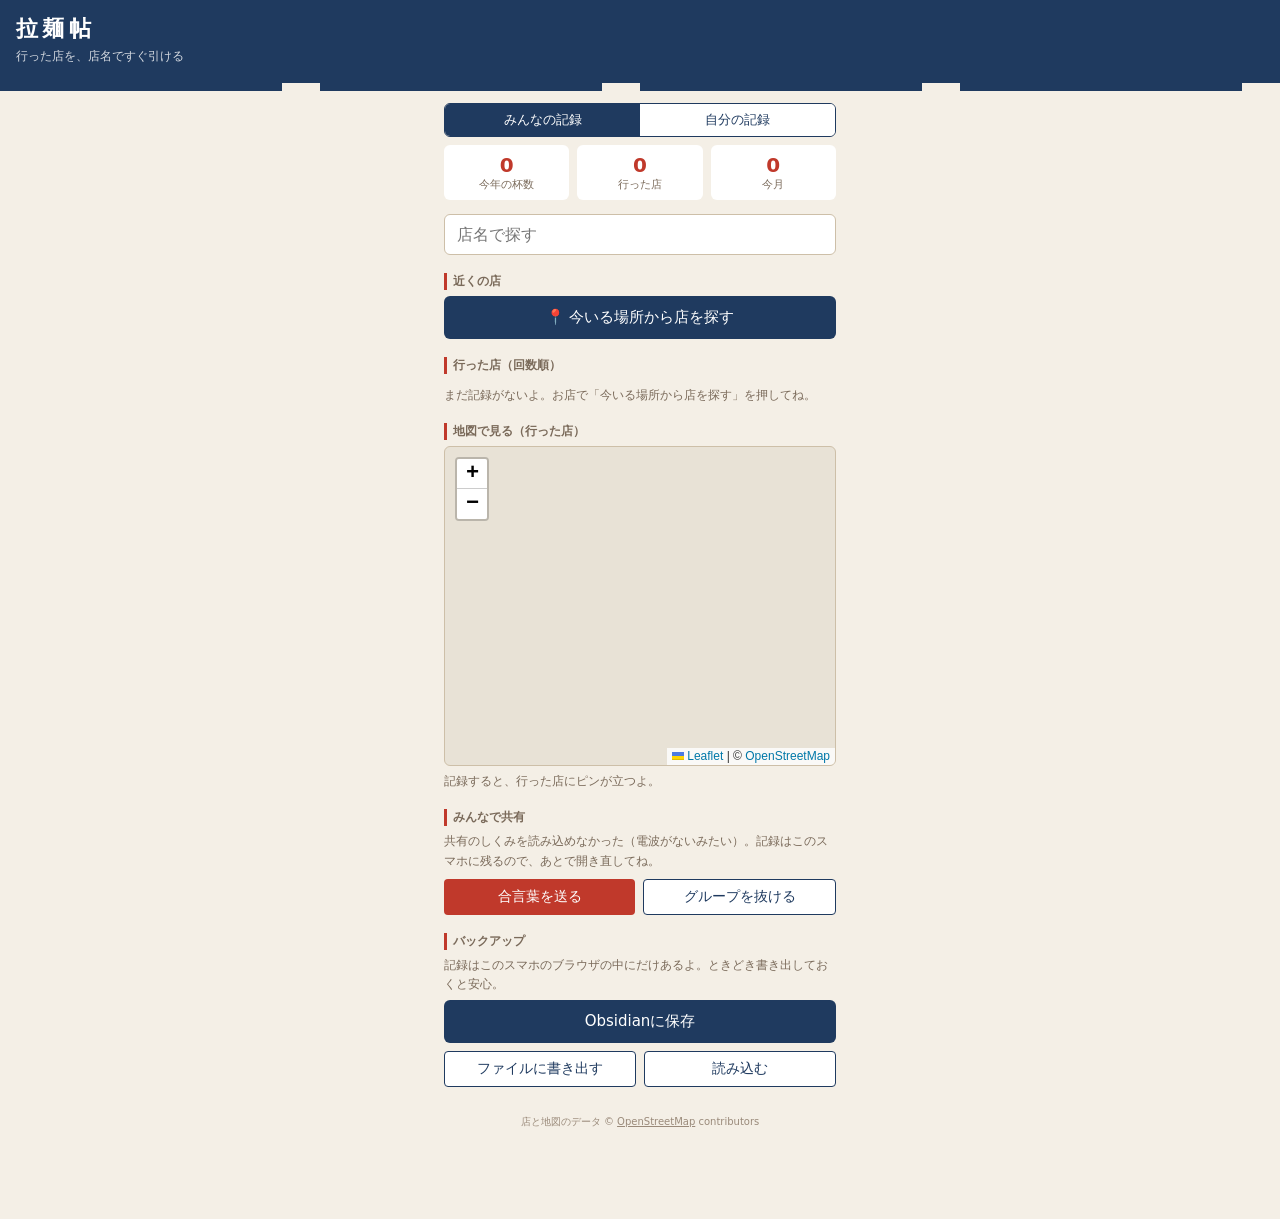
==== index.html @ c2d3388b "検索で行ってない店も出す（地図で見る・行ったを押せる） Co-Authored-By: Claude Opus 5.5 <noreply@anthropic.com>" ====
<!doctype html>
<html lang="ja">
<head>
  <meta charset="utf-8">
  <meta name="viewport" content="width=device-width,initial-scale=1,viewport-fit=cover">
  <meta name="theme-color" content="#1f3a5f">
  <meta name="description" content="行ったラーメン屋を、店名ですぐ引ける記録帳">
  <title>拉麺帖</title>
  <link rel="manifest" href="manifest.webmanifest?v=3">
  <link rel="icon" href="icons/icon.svg" type="image/svg+xml">
  <link rel="apple-touch-icon" href="icons/icon-192.png">
  <link rel="stylesheet" href="vendor/leaflet/leaflet.css">
  <link rel="stylesheet" href="style.css">
</head>
<body>
  <header class="noren">
    <h1>拉麺帖</h1>
    <p>行った店を、店名ですぐ引ける</p>
  </header>

  <main class="wrap">
    <!-- ホーム画面に置くための案内（ホーム画面から開いたときは出さない） -->
    <div id="installCard" class="install" hidden>
      <p id="installText"></p>
      <div class="row">
        <button id="installBtn" class="go" hidden>ホーム画面に置く</button>
        <a id="openChrome" class="go btn" hidden>Chromeで開く</a>
        <button id="installClose" class="sub">あとで</button>
      </div>
    </div>

    <div id="viewSwitch" class="seg" hidden><button type="button" data-view="all">みんなの記録</button><button type="button" data-view="me">自分の記録</button></div>
    <div class="stats">
      <div class="s"><b id="statYear">0</b>今年の杯数</div>
      <div class="s"><b id="statShops">0</b>行った店</div>
      <div class="s"><b id="statMonth">0</b>今月</div>
    </div>

    <input id="search" class="search" type="search" placeholder="店名で探す" autocomplete="off" enterkeyhint="search">

    <section id="nearbySection">
      <h2>近くの店</h2>
      <button id="findNearby" class="wide">📍 今いる場所から店を探す</button>
      <p id="nearbyStatus" class="note" hidden></p>
      <table id="nearbyTable" hidden><tbody></tbody></table>
      <button id="addManual" class="link" hidden>＋ 地図にない店を足す</button>
    </section>

    <section id="recSection" hidden>
      <h2>おすすめ</h2>
      <table id="recTable"><tbody></tbody></table>
      <p id="recNote" class="note" hidden></p>
    </section>

    <section>
      <h2 id="listTitle">行った店（回数順）</h2>
      <table id="visitedTable"><tbody></tbody></table>
      <p id="emptyNote" class="note">まだ記録がないよ。お店で「今いる場所から店を探す」を押してね。</p>
      <div id="moreBox" hidden>
        <h2 id="moreTitle">行ってない店</h2>
        <table id="moreTable"><tbody></tbody></table>
        <p id="moreNote" class="note" hidden></p>
      </div>
    </section>

    <section id="mapSection">
      <h2 id="mapTitle">地図で見る</h2>
      <div id="map" class="map"></div>
      <p id="mapNote" class="note"></p>
    </section>

    <section id="shareSection">
      <h2>みんなで共有</h2>
      <p id="shareNote" class="note">共有の準備をしてるよ…</p>
      <div id="shareOut" hidden>
        <button id="loginBtn" class="wide">Googleでログイン</button>
      </div>
      <div id="shareNoGroup" class="share" hidden>
        <label>みんなに見える名前<input id="myName" class="search" type="text" maxlength="20" placeholder="例：元木"></label>
        <button id="makeGroup" class="wide">新しいグループを作る</button>
        <p class="note">誰かのグループに入るときは、もらった合言葉を入れてね。</p>
        <div class="row">
          <input id="joinCode" class="search" type="text" placeholder="合言葉" autocomplete="off" autocapitalize="off">
          <button id="joinBtn" class="go">入る</button>
        </div>
      </div>
      <div id="shareIn" class="row" hidden>
        <button id="sendCode" class="go">合言葉を送る</button>
        <button id="leaveGroup" class="sub">グループを抜ける</button>
      </div>
      <button id="logoutBtn" class="link" hidden>ログアウト</button>
    </section>

    <section>
      <h2>バックアップ</h2>
      <p id="backupNote" class="note"></p>
      <button id="obsidianBtn" class="wide">Obsidianに保存</button>
      <div class="row">
        <button id="exportBtn" class="sub">ファイルに書き出す</button>
        <button id="importBtn" class="sub">読み込む</button>
        <input id="importFile" type="file" accept="application/json,.json,text/markdown,.md,text/plain" hidden>
      </div>
    </section>

    <p class="credit">店と地図のデータ © <a href="https://www.openstreetmap.org/copyright" target="_blank" rel="noopener">OpenStreetMap</a> contributors</p>
  </main>

  <!-- 店の詳細 -->
  <dialog id="shopDialog">
    <form method="dialog" class="dlg">
      <div class="dlg-head">
        <h3 id="shopName"></h3>
        <button class="x" value="close" aria-label="閉じる">×</button>
      </div>
      <p id="shopSummary" class="note"></p>
      <ul id="visitList" class="visits"></ul>
      <div class="row">
        <button type="button" id="addVisitBtn" class="go">今日も行った</button>
        <button type="button" id="renameBtn" class="sub">店名を直す</button>
      </div>
    </form>
  </dialog>

  <!-- 1回分の記録（「行った」の直後と、あとから直すときの両方で使う） -->
  <dialog id="visitDialog">
    <form method="dialog" class="dlg" id="visitForm">
      <div class="dlg-head">
        <h3 id="vTitle">記録を直す</h3>
        <button class="x" value="close" aria-label="閉じる">×</button>
      </div>
      <p id="vShop" class="note"></p>
      <label>頼んだもの<input type="text" id="vMenu" placeholder="例：味噌チャーシュー" enterkeyhint="done"></label>
      <div class="field">
        <span>評価</span>
        <div class="stars" id="vStars" role="radiogroup" aria-label="評価">
          <button type="button" data-star="1" aria-label="★1">★</button><button type="button" data-star="2" aria-label="★2">★</button><button type="button" data-star="3" aria-label="★3">★</button><button type="button" data-star="4" aria-label="★4">★</button><button type="button" data-star="5" aria-label="★5">★</button>
        </div>
      </div>
      <div class="field">
        <span>写真</span>
        <img id="vPhoto" class="photo" alt="" hidden>
        <div class="row">
          <button type="button" id="vPhotoBtn" class="sub">📷 写真を選ぶ</button>
          <button type="button" id="vPhotoDel" class="sub" hidden>写真を外す</button>
        </div>
        <input type="file" id="vPhotoFile" accept="image/*" hidden>
      </div>
      <label>メモ<textarea id="vMemo" rows="2" placeholder="例：かなさんは塩"></textarea></label>
      <label>行った日<input type="date" id="vDate" required></label>
      <div class="row">
        <button value="save" class="go">保存</button>
        <button value="later" id="vLater" class="sub" hidden>あとで</button>
        <button type="button" id="vDelete" class="danger">この記録を消す</button>
      </div>
    </form>
  </dialog>

  <!-- 地図にない店を足す -->
  <dialog id="manualDialog">
    <form method="dialog" class="dlg">
      <div class="dlg-head">
        <h3>地図にない店を足す</h3>
        <button class="x" value="close" aria-label="閉じる">×</button>
      </div>
      <p class="note">今いる場所を覚えておくので、次からは近くの店に出てくるよ。</p>
      <label>店名<input type="text" id="manualName" placeholder="例：麺屋 さくら"></label>
      <button value="save" class="go wide">足して「行った」にする</button>
    </form>
  </dialog>

  <div id="toast" class="toast" hidden><span id="toastText"></span><button id="toastUndo">取り消す</button></div>

  <script src="vendor/leaflet/leaflet.js"></script>
  <script src="app.js"></script>
  <script type="module" src="sync.js"></script>
</body>
</html>
---- vendor/leaflet/leaflet.css ----
/* required styles */

.leaflet-pane,
.leaflet-tile,
.leaflet-marker-icon,
.leaflet-marker-shadow,
.leaflet-tile-container,
.leaflet-pane > svg,
.leaflet-pane > canvas,
.leaflet-zoom-box,
.leaflet-image-layer,
.leaflet-layer {
	position: absolute;
	left: 0;
	top: 0;
	}
.leaflet-container {
	overflow: hidden;
	}
.leaflet-tile,
.leaflet-marker-icon,
.leaflet-marker-shadow {
	-webkit-user-select: none;
	   -moz-user-select: none;
	        user-select: none;
	  -webkit-user-drag: none;
	}
/* Prevents IE11 from highlighting tiles in blue */
.leaflet-tile::selection {
	background: transparent;
}
/* Safari renders non-retina tile on retina better with this, but Chrome is worse */
.leaflet-safari .leaflet-tile {
	image-rendering: -webkit-optimize-contrast;
	}
/* hack that prevents hw layers "stretching" when loading new tiles */
.leaflet-safari .leaflet-tile-container {
	width: 1600px;
	height: 1600px;
	-webkit-transform-origin: 0 0;
	}
.leaflet-marker-icon,
.leaflet-marker-shadow {
	display: block;
	}
/* .leaflet-container svg: reset svg max-width decleration shipped in Joomla! (joomla.org) 3.x */
/* .leaflet-container img: map is broken in FF if you have max-width: 100% on tiles */
.leaflet-container .leaflet-overlay-pane svg {
	max-width: none !important;
	max-height: none !important;
	}
.leaflet-container .leaflet-marker-pane img,
.leaflet-container .leaflet-shadow-pane img,
.leaflet-container .leaflet-tile-pane img,
.leaflet-container img.leaflet-image-layer,
.leaflet-container .leaflet-tile {
	max-width: none !important;
	max-height: none !important;
	width: auto;
	padding: 0;
	}

.leaflet-container img.leaflet-tile {
	/* See: https://bugs.chromium.org/p/chromium/issues/detail?id=600120 */
	mix-blend-mode: plus-lighter;
}

.leaflet-container.leaflet-touch-zoom {
	-ms-touch-action: pan-x pan-y;
	touch-action: pan-x pan-y;
	}
.leaflet-container.leaflet-touch-drag {
	-ms-touch-action: pinch-zoom;
	/* Fallback for FF which doesn't support pinch-zoom */
	touch-action: none;
	touch-action: pinch-zoom;
}
.leaflet-container.leaflet-touch-drag.leaflet-touch-zoom {
	-ms-touch-action: none;
	touch-action: none;
}
.leaflet-container {
	-webkit-tap-highlight-color: transparent;
}
.leaflet-container a {
	-webkit-tap-highlight-color: rgba(51, 181, 229, 0.4);
}
.leaflet-tile {
	filter: inherit;
	visibility: hidden;
	}
.leaflet-tile-loaded {
	visibility: inherit;
	}
.leaflet-zoom-box {
	width: 0;
	height: 0;
	-moz-box-sizing: border-box;
	     box-sizing: border-box;
	z-index: 800;
	}
/* workaround for https://bugzilla.mozilla.org/show_bug.cgi?id=888319 */
.leaflet-overlay-pane svg {
	-moz-user-select: none;
	}

.leaflet-pane         { z-index: 400; }

.leaflet-tile-pane    { z-index: 200; }
.leaflet-overlay-pane { z-index: 400; }
.leaflet-shadow-pane  { z-index: 500; }
.leaflet-marker-pane  { z-index: 600; }
.leaflet-tooltip-pane   { z-index: 650; }
.leaflet-popup-pane   { z-index: 700; }

.leaflet-map-pane canvas { z-index: 100; }
.leaflet-map-pane svg    { z-index: 200; }

.leaflet-vml-shape {
	width: 1px;
	height: 1px;
	}
.lvml {
	behavior: url(#default#VML);
	display: inline-block;
	position: absolute;
	}


/* control positioning */

.leaflet-control {
	position: relative;
	z-index: 800;
	pointer-events: visiblePainted; /* IE 9-10 doesn't have auto */
	pointer-events: auto;
	}
.leaflet-top,
.leaflet-bottom {
	position: absolute;
	z-index: 1000;
	pointer-events: none;
	}
.leaflet-top {
	top: 0;
	}
.leaflet-right {
	right: 0;
	}
.leaflet-bottom {
	bottom: 0;
	}
.leaflet-left {
	left: 0;
	}
.leaflet-control {
	float: left;
	clear: both;
	}
.leaflet-right .leaflet-control {
	float: right;
	}
.leaflet-top .leaflet-control {
	margin-top: 10px;
	}
.leaflet-bottom .leaflet-control {
	margin-bottom: 10px;
	}
.leaflet-left .leaflet-control {
	margin-left: 10px;
	}
.leaflet-right .leaflet-control {
	margin-right: 10px;
	}


/* zoom and fade animations */

.leaflet-fade-anim .leaflet-popup {
	opacity: 0;
	-webkit-transition: opacity 0.2s linear;
	   -moz-transition: opacity 0.2s linear;
	        transition: opacity 0.2s linear;
	}
.leaflet-fade-anim .leaflet-map-pane .leaflet-popup {
	opacity: 1;
	}
.leaflet-zoom-animated {
	-webkit-transform-origin: 0 0;
	    -ms-transform-origin: 0 0;
	        transform-origin: 0 0;
	}
svg.leaflet-zoom-animated {
	will-change: transform;
}

.leaflet-zoom-anim .leaflet-zoom-animated {
	-webkit-transition: -webkit-transform 0.25s cubic-bezier(0,0,0.25,1);
	   -moz-transition:    -moz-transform 0.25s cubic-bezier(0,0,0.25,1);
	        transition:         transform 0.25s cubic-bezier(0,0,0.25,1);
	}
.leaflet-zoom-anim .leaflet-tile,
.leaflet-pan-anim .leaflet-tile {
	-webkit-transition: none;
	   -moz-transition: none;
	        transition: none;
	}

.leaflet-zoom-anim .leaflet-zoom-hide {
	visibility: hidden;
	}


/* cursors */

.leaflet-interactive {
	cursor: pointer;
	}
.leaflet-grab {
	cursor: -webkit-grab;
	cursor:    -moz-grab;
	cursor:         grab;
	}
.leaflet-crosshair,
.leaflet-crosshair .leaflet-interactive {
	cursor: crosshair;
	}
.leaflet-popup-pane,
.leaflet-control {
	cursor: auto;
	}
.leaflet-dragging .leaflet-grab,
.leaflet-dragging .leaflet-grab .leaflet-interactive,
.leaflet-dragging .leaflet-marker-draggable {
	cursor: move;
	cursor: -webkit-grabbing;
	cursor:    -moz-grabbing;
	cursor:         grabbing;
	}

/* marker & overlays interactivity */
.leaflet-marker-icon,
.leaflet-marker-shadow,
.leaflet-image-layer,
.leaflet-pane > svg path,
.leaflet-tile-container {
	pointer-events: none;
	}

.leaflet-marker-icon.leaflet-interactive,
.leaflet-image-layer.leaflet-interactive,
.leaflet-pane > svg path.leaflet-interactive,
svg.leaflet-image-layer.leaflet-interactive path {
	pointer-events: visiblePainted; /* IE 9-10 doesn't have auto */
	pointer-events: auto;
	}

/* visual tweaks */

.leaflet-container {
	background: #ddd;
	outline-offset: 1px;
	}
.leaflet-container a {
	color: #0078A8;
	}
.leaflet-zoom-box {
	border: 2px dotted #38f;
	background: rgba(255,255,255,0.5);
	}


/* general typography */
.leaflet-container {
	font-family: "Helvetica Neue", Arial, Helvetica, sans-serif;
	font-size: 12px;
	font-size: 0.75rem;
	line-height: 1.5;
	}


/* general toolbar styles */

.leaflet-bar {
	box-shadow: 0 1px 5px rgba(0,0,0,0.65);
	border-radius: 4px;
	}
.leaflet-bar a {
	background-color: #fff;
	border-bottom: 1px solid #ccc;
	width: 26px;
	height: 26px;
	line-height: 26px;
	display: block;
	text-align: center;
	text-decoration: none;
	color: black;
	}
.leaflet-bar a,
.leaflet-control-layers-toggle {
	background-position: 50% 50%;
	background-repeat: no-repeat;
	display: block;
	}
.leaflet-bar a:hover,
.leaflet-bar a:focus {
	background-color: #f4f4f4;
	}
.leaflet-bar a:first-child {
	border-top-left-radius: 4px;
	border-top-right-radius: 4px;
	}
.leaflet-bar a:last-child {
	border-bottom-left-radius: 4px;
	border-bottom-right-radius: 4px;
	border-bottom: none;
	}
.leaflet-bar a.leaflet-disabled {
	cursor: default;
	background-color: #f4f4f4;
	color: #bbb;
	}

.leaflet-touch .leaflet-bar a {
	width: 30px;
	height: 30px;
	line-height: 30px;
	}
.leaflet-touch .leaflet-bar a:first-child {
	border-top-left-radius: 2px;
	border-top-right-radius: 2px;
	}
.leaflet-touch .leaflet-bar a:last-child {
	border-bottom-left-radius: 2px;
	border-bottom-right-radius: 2px;
	}

/* zoom control */

.leaflet-control-zoom-in,
.leaflet-control-zoom-out {
	font: bold 18px 'Lucida Console', Monaco, monospace;
	text-indent: 1px;
	}

.leaflet-touch .leaflet-control-zoom-in, .leaflet-touch .leaflet-control-zoom-out  {
	font-size: 22px;
	}


/* layers control */

.leaflet-control-layers {
	box-shadow: 0 1px 5px rgba(0,0,0,0.4);
	background: #fff;
	border-radius: 5px;
	}
.leaflet-control-layers-toggle {
	background-image: url(images/layers.png);
	width: 36px;
	height: 36px;
	}
.leaflet-retina .leaflet-control-layers-toggle {
	background-image: url(images/layers-2x.png);
	background-size: 26px 26px;
	}
.leaflet-touch .leaflet-control-layers-toggle {
	width: 44px;
	height: 44px;
	}
.leaflet-control-layers .leaflet-control-layers-list,
.leaflet-control-layers-expanded .leaflet-control-layers-toggle {
	display: none;
	}
.leaflet-control-layers-expanded .leaflet-control-layers-list {
	display: block;
	position: relative;
	}
.leaflet-control-layers-expanded {
	padding: 6px 10px 6px 6px;
	color: #333;
	background: #fff;
	}
.leaflet-control-layers-scrollbar {
	overflow-y: scroll;
	overflow-x: hidden;
	padding-right: 5px;
	}
.leaflet-control-layers-selector {
	margin-top: 2px;
	position: relative;
	top: 1px;
	}
.leaflet-control-layers label {
	display: block;
	font-size: 13px;
	font-size: 1.08333em;
	}
.leaflet-control-layers-separator {
	height: 0;
	border-top: 1px solid #ddd;
	margin: 5px -10px 5px -6px;
	}

/* Default icon URLs */
.leaflet-default-icon-path { /* used only in path-guessing heuristic, see L.Icon.Default */
	background-image: url(images/marker-icon.png);
	}


/* attribution and scale controls */

.leaflet-container .leaflet-control-attribution {
	background: #fff;
	background: rgba(255, 255, 255, 0.8);
	margin: 0;
	}
.leaflet-control-attribution,
.leaflet-control-scale-line {
	padding: 0 5px;
	color: #333;
	line-height: 1.4;
	}
.leaflet-control-attribution a {
	text-decoration: none;
	}
.leaflet-control-attribution a:hover,
.leaflet-control-attribution a:focus {
	text-decoration: underline;
	}
.leaflet-attribution-flag {
	display: inline !important;
	vertical-align: baseline !important;
	width: 1em;
	height: 0.6669em;
	}
.leaflet-left .leaflet-control-scale {
	margin-left: 5px;
	}
.leaflet-bottom .leaflet-control-scale {
	margin-bottom: 5px;
	}
.leaflet-control-scale-line {
	border: 2px solid #777;
	border-top: none;
	line-height: 1.1;
	padding: 2px 5px 1px;
	white-space: nowrap;
	-moz-box-sizing: border-box;
	     box-sizing: border-box;
	background: rgba(255, 255, 255, 0.8);
	text-shadow: 1px 1px #fff;
	}
.leaflet-control-scale-line:not(:first-child) {
	border-top: 2px solid #777;
	border-bottom: none;
	margin-top: -2px;
	}
.leaflet-control-scale-line:not(:first-child):not(:last-child) {
	border-bottom: 2px solid #777;
	}

.leaflet-touch .leaflet-control-attribution,
.leaflet-touch .leaflet-control-layers,
.leaflet-touch .leaflet-bar {
	box-shadow: none;
	}
.leaflet-touch .leaflet-control-layers,
.leaflet-touch .leaflet-bar {
	border: 2px solid rgba(0,0,0,0.2);
	background-clip: padding-box;
	}


/* popup */

.leaflet-popup {
	position: absolute;
	text-align: center;
	margin-bottom: 20px;
	}
.leaflet-popup-content-wrapper {
	padding: 1px;
	text-align: left;
	border-radius: 12px;
	}
.leaflet-popup-content {
	margin: 13px 24px 13px 20px;
	line-height: 1.3;
	font-size: 13px;
	font-size: 1.08333em;
	min-height: 1px;
	}
.leaflet-popup-content p {
	margin: 17px 0;
	margin: 1.3em 0;
	}
.leaflet-popup-tip-container {
	width: 40px;
	height: 20px;
	position: absolute;
	left: 50%;
	margin-top: -1px;
	margin-left: -20px;
	overflow: hidden;
	pointer-events: none;
	}
.leaflet-popup-tip {
	width: 17px;
	height: 17px;
	padding: 1px;

	margin: -10px auto 0;
	pointer-events: auto;

	-webkit-transform: rotate(45deg);
	   -moz-transform: rotate(45deg);
	    -ms-transform: rotate(45deg);
	        transform: rotate(45deg);
	}
.leaflet-popup-content-wrapper,
.leaflet-popup-tip {
	background: white;
	color: #333;
	box-shadow: 0 3px 14px rgba(0,0,0,0.4);
	}
.leaflet-container a.leaflet-popup-close-button {
	position: absolute;
	top: 0;
	right: 0;
	border: none;
	text-align: center;
	width: 24px;
	height: 24px;
	font: 16px/24px Tahoma, Verdana, sans-serif;
	color: #757575;
	text-decoration: none;
	background: transparent;
	}
.leaflet-container a.leaflet-popup-close-button:hover,
.leaflet-container a.leaflet-popup-close-button:focus {
	color: #585858;
	}
.leaflet-popup-scrolled {
	overflow: auto;
	}

.leaflet-oldie .leaflet-popup-content-wrapper {
	-ms-zoom: 1;
	}
.leaflet-oldie .leaflet-popup-tip {
	width: 24px;
	margin: 0 auto;

	-ms-filter: "progid:DXImageTransform.Microsoft.Matrix(M11=0.70710678, M12=0.70710678, M21=-0.70710678, M22=0.70710678)";
	filter: progid:DXImageTransform.Microsoft.Matrix(M11=0.70710678, M12=0.70710678, M21=-0.70710678, M22=0.70710678);
	}

.leaflet-oldie .leaflet-control-zoom,
.leaflet-oldie .leaflet-control-layers,
.leaflet-oldie .leaflet-popup-content-wrapper,
.leaflet-oldie .leaflet-popup-tip {
	border: 1px solid #999;
	}


/* div icon */

.leaflet-div-icon {
	background: #fff;
	border: 1px solid #666;
	}


/* Tooltip */
/* Base styles for the element that has a tooltip */
.leaflet-tooltip {
	position: absolute;
	padding: 6px;
	background-color: #fff;
	border: 1px solid #fff;
	border-radius: 3px;
	color: #222;
	white-space: nowrap;
	-webkit-user-select: none;
	-moz-user-select: none;
	-ms-user-select: none;
	user-select: none;
	pointer-events: none;
	box-shadow: 0 1px 3px rgba(0,0,0,0.4);
	}
.leaflet-tooltip.leaflet-interactive {
	cursor: pointer;
	pointer-events: auto;
	}
.leaflet-tooltip-top:before,
.leaflet-tooltip-bottom:before,
.leaflet-tooltip-left:before,
.leaflet-tooltip-right:before {
	position: absolute;
	pointer-events: none;
	border: 6px solid transparent;
	background: transparent;
	content: "";
	}

/* Directions */

.leaflet-tooltip-bottom {
	margin-top: 6px;
}
.leaflet-tooltip-top {
	margin-top: -6px;
}
.leaflet-tooltip-bottom:before,
.leaflet-tooltip-top:before {
	left: 50%;
	margin-left: -6px;
	}
.leaflet-tooltip-top:before {
	bottom: 0;
	margin-bottom: -12px;
	border-top-color: #fff;
	}
.leaflet-tooltip-bottom:before {
	top: 0;
	margin-top: -12px;
	margin-left: -6px;
	border-bottom-color: #fff;
	}
.leaflet-tooltip-left {
	margin-left: -6px;
}
.leaflet-tooltip-right {
	margin-left: 6px;
}
.leaflet-tooltip-left:before,
.leaflet-tooltip-right:before {
	top: 50%;
	margin-top: -6px;
	}
.leaflet-tooltip-left:before {
	right: 0;
	margin-right: -12px;
	border-left-color: #fff;
	}
.leaflet-tooltip-right:before {
	left: 0;
	margin-left: -12px;
	border-right-color: #fff;
	}

/* Printing */

@media print {
	/* Prevent printers from removing background-images of controls. */
	.leaflet-control {
		-webkit-print-color-adjust: exact;
		print-color-adjust: exact;
		}
	}
---- style.css ----
/* 色やかたちは design/決定.html（案C）に合わせている */
:root {
  --ai: #1f3a5f;      /* のれんの紺 */
  --aka: #c0392b;     /* 赤（数字・ボタン） */
  --kami: #f4efe6;    /* 背景の紙色 */
  --sumi: #2b2420;    /* 文字 */
  --usu: #7a6a5a;     /* うすい文字 */
  --sen: #eee4d4;     /* 表の線 */
  --waku: #cdbfa8;    /* 入力欄のふち */
}

* { box-sizing: border-box; }
body {
  margin: 0;
  background: var(--kami);
  color: var(--sumi);
  font-family: system-ui, "Yu Gothic", "Hiragino Sans", sans-serif;
  -webkit-tap-highlight-color: transparent;
}

.noren {
  background: var(--ai);
  color: #fff;
  padding: calc(14px + env(safe-area-inset-top)) 16px 18px;
  position: relative;
}
.noren h1 {
  margin: 0;
  font-size: 22px;
  letter-spacing: .2em;
  font-family: "Yu Mincho", "Hiragino Mincho ProN", "Noto Serif JP", serif;
}
.noren p { margin: 4px 0 0; font-size: 12px; opacity: .8; }
.noren::after {
  content: "";
  position: absolute; left: 0; right: 0; bottom: -8px; height: 8px;
  background: repeating-linear-gradient(90deg, var(--ai) 0 22%, transparent 22% 25%);
}

.wrap { max-width: 420px; margin: 0 auto; padding: 20px 14px 80px; }

.stats { display: grid; grid-template-columns: repeat(3, 1fr); gap: 8px; margin-bottom: 14px; }
.s { background: #fff; border-radius: 6px; padding: 8px; text-align: center; font-size: 11px; color: var(--usu); }
.s b { display: block; font-size: 20px; color: var(--aka); }

.search, .dlg input, .dlg select, .dlg textarea {
  width: 100%;
  padding: 10px 12px;
  font-size: 16px; /* 16px未満だとiPhoneで勝手に拡大される */
  border: 1px solid var(--waku);
  border-radius: 6px;
  background: #fff;
  color: var(--sumi);
  font-family: inherit;
}

h2 { font-size: 12px; color: var(--usu); margin: 18px 0 6px; border-left: 3px solid var(--aka); padding-left: 6px; }

table { width: 100%; border-collapse: collapse; background: #fff; font-size: 14px; }
td { padding: 10px 6px; border-bottom: 1px solid var(--sen); vertical-align: middle; }
td.r { text-align: right; white-space: nowrap; width: 1%; }
tr.tap { cursor: pointer; }
tr.tap:active { background: #faf5ec; }

.dist { color: #9a8a7a; font-size: 11px; }
.num { text-align: right; color: var(--aka); font-weight: 700; white-space: nowrap; }
.note { font-size: 12px; color: var(--usu); margin: 6px 0; line-height: 1.6; }
.install { background: #fff; border: 1px solid var(--ai); border-radius: 6px; padding: 10px 12px; margin-bottom: 14px; }
.install p { margin: 0; font-size: 13px; line-height: 1.6; }
.install[hidden], .install [hidden] { display: none; }
a.btn { text-decoration: none; text-align: center; flex: 1; }
.credit {font-size: 10px; color: #9a8a7a; text-align: center; margin-top: 28px; }
.credit a { color: inherit; }
mark {background: #fbe3b5; color: inherit; }

button { font-family: inherit; cursor: pointer; }
.go { background: var(--aka); color: #fff; border: none; border-radius: 4px; padding: 8px 12px; font-size: 14px; }
.go:active { opacity: .8; }
.go.done { background: #9a8a7a; }
.sub { background: #fff; color: var(--ai); border: 1px solid var(--ai); border-radius: 4px; padding: 8px 12px; font-size: 14px; }
.danger { background: #fff; color: var(--aka); border: 1px solid var(--aka); border-radius: 4px; padding: 8px 12px; font-size: 14px; }
.wide { width: 100%; padding: 12px; font-size: 15px; background: var(--ai); color: #fff; border: none; border-radius: 6px; }
.wide.go { background: var(--aka); }
.wide:disabled { opacity: .6; }
.link { background: none; border: none; color: var(--ai); font-size: 13px; padding: 10px 0; text-decoration: underline; }
.row { display: flex; gap: 8px; flex-wrap: wrap; margin-top: 8px; }
.row > button { flex: 1; }

dialog {
  border: none; border-radius: 10px; padding: 0;
  width: min(92vw, 400px);
  max-height: 85vh;
  background: var(--kami);
  color: var(--sumi);
}
dialog::backdrop { background: rgba(20, 20, 30, .45); }
.dlg { padding: 14px; display: flex; flex-direction: column; gap: 10px; }
.dlg label { font-size: 12px; color: var(--usu); display: flex; flex-direction: column; gap: 4px; }
.dlg-head { display: flex; align-items: center; gap: 8px; border-bottom: 2px solid var(--ai); padding-bottom: 6px; }
.dlg-head h3 { flex: 1; margin: 0; font-size: 18px; font-family: "Yu Mincho", "Hiragino Mincho ProN", "Noto Serif JP", serif; word-break: break-all; }
.x { background: none; border: none; font-size: 24px; line-height: 1; color: var(--usu); padding: 0 4px; }

.field { display: flex; flex-direction: column; gap: 4px; font-size: 12px; color: var(--usu); }
.field .row { margin-top: 0; }
.stars { display: flex; gap: 4px; }
.stars button { flex: 1; background: #fff; border: 1px solid var(--waku); border-radius: 6px; font-size: 26px; line-height: 1; padding: 6px 0; color: #ddd2bf; }
.stars button.on { color: var(--aka); border-color: var(--aka); }
.photo { width: 100%; max-height: 26vh; object-fit: cover; border-radius: 6px; background: #fff; }
.photo[hidden], .field [hidden] { display: none; }
.thumb { width: 44px; height: 44px; object-fit: cover; border-radius: 4px; flex: none; }
.visits li .v-main { flex: 1; display: flex; justify-content: space-between; gap: 8px; align-items: center; }
.visits {list-style: none; margin: 0; padding: 0; background: #fff; border-radius: 6px; max-height: 45vh; overflow-y: auto; }
.visits li { padding: 10px; border-bottom: 1px solid var(--sen); display: flex; align-items: center; gap: 10px; cursor: pointer; font-size: 14px; }
.visits li:last-child { border-bottom: none; }
.visits li .dist { text-align: right; }

.toast {
  position: fixed; left: 50%; transform: translateX(-50%);
  bottom: calc(16px + env(safe-area-inset-bottom));
  width: min(92vw, 400px);
  background: var(--sumi); color: #fff;
  border-radius: 8px; padding: 10px 12px;
  display: flex; align-items: center; gap: 10px;
  font-size: 14px; box-shadow: 0 4px 14px rgba(0, 0, 0, .25);
}
.toast[hidden] { display: none; }
.toast span { flex: 1; }
.toast button { background: none; border: 1px solid #fff; color: #fff; border-radius: 4px; padding: 6px 10px; font-size: 13px; }
.toast button[hidden] { display: none; }

/* 地図（行った店のピン） */
.map { height: 320px; border-radius: 6px; border: 1px solid var(--waku); background: #e8e2d6; z-index: 0; }
.pin { background: var(--ai); color: #fff; border: 2px solid #fff; border-radius: 50%; box-shadow: 0 1px 4px rgba(0,0,0,.35);
  display: flex; align-items: center; justify-content: center; font-size: 12px; font-weight: 700; }
.pin.many { background: var(--aka); }
.pop b { font-size: 14px; }
.pop .dist { display: block; margin: 2px 0 6px; }
.pop button { font-size: 13px; padding: 6px 10px; }

/* おすすめ */
.tag { font-size: 11px; padding: 2px 6px; border-radius: 3px; border: 1px solid var(--ai); color: var(--ai); white-space: nowrap; }
.tag.again { border-color: var(--aka); color: var(--aka); }
.pin.rec { background: #d4a017; font-size: 14px; }
.pop a.btn { display: inline-block; font-size: 13px; padding: 6px 10px; text-decoration: none; }

/* みんなで共有 */
.seg { display: flex; margin-bottom: 8px; border: 1px solid var(--ai); border-radius: 6px; overflow: hidden; }
.seg button { flex: 1; border: none; background: #fff; color: var(--ai); padding: 7px; font-size: 13px; }
.seg button.on { background: var(--ai); color: #fff; }
.share label { font-size: 12px; color: var(--usu); display: flex; flex-direction: column; gap: 4px; margin-bottom: 8px; }
.share .row input { flex: 1; margin: 0; }
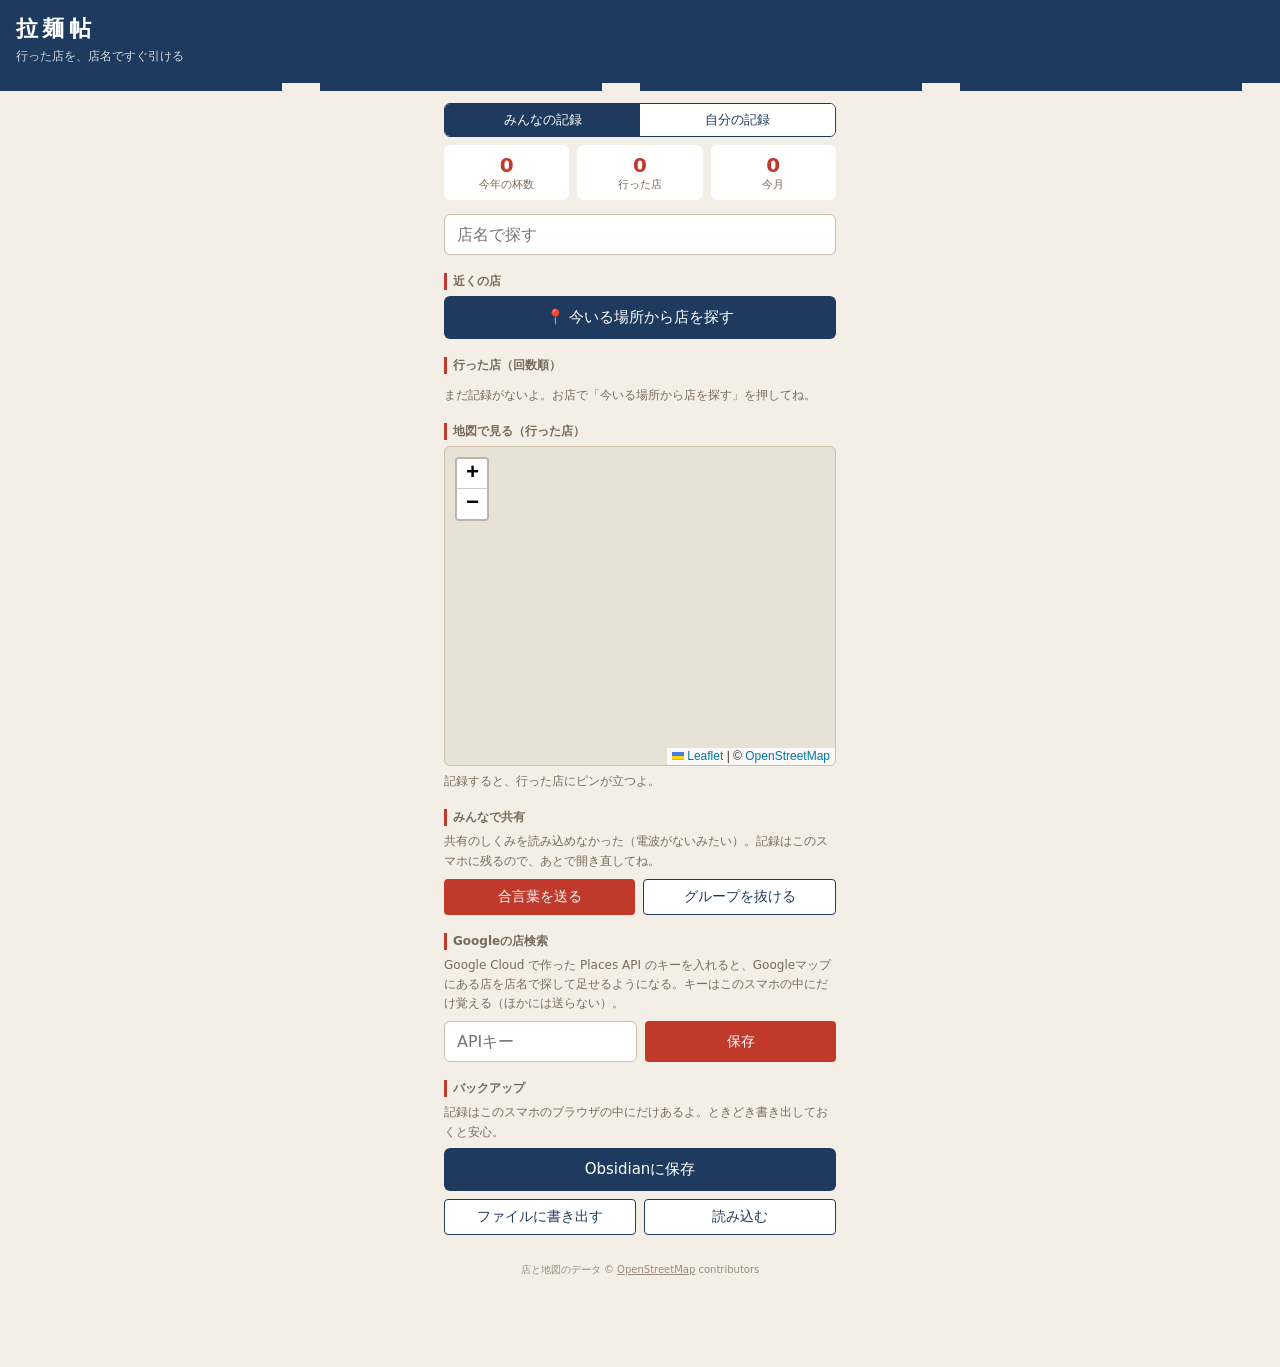
==== commit 50fb4f39: "Googleの店検索（Places API）で店名から場所を探して足せるようにする（キーはスマホの中だけに保存） Co-Authored-By: Claude Opus 5.5 <noreply@an" ====
--- a/index.html
+++ b/index.html
@@ -6,7 +6,7 @@
   <meta name="theme-color" content="#1f3a5f">
   <meta name="description" content="行ったラーメン屋を、店名ですぐ引ける記録帳">
   <title>拉麺帖</title>
-  <link rel="manifest" href="manifest.webmanifest?v=3">
+  <link rel="manifest" href="manifest.webmanifest?v=4">
   <link rel="icon" href="icons/icon.svg" type="image/svg+xml">
   <link rel="apple-touch-icon" href="icons/icon-192.png">
   <link rel="stylesheet" href="vendor/leaflet/leaflet.css">
@@ -37,6 +37,13 @@
     </div>
 
     <input id="search" class="search" type="search" placeholder="店名で探す" autocomplete="off" enterkeyhint="search">
+    <a id="gmapLink" class="gmap" target="_blank" rel="noopener" hidden>🔍 Googleマップで「<span id="gmapWord"></span>」を探す</a>
+    <button id="gSearchBtn" class="gmap" hidden>🔍 Googleで「<span id="gWord"></span>」を探す</button>
+    <div id="gBox" hidden>
+      <h2 id="gTitle">Googleで見つけた店</h2>
+      <table id="gTable"><tbody></tbody></table>
+      <p id="gNote" class="note" hidden></p>
+    </div>
 
     <section id="nearbySection">
       <h2>近くの店</h2>
@@ -60,6 +67,9 @@
         <h2 id="moreTitle">行ってない店</h2>
         <table id="moreTable"><tbody></tbody></table>
         <p id="moreNote" class="note" hidden></p>
+        <div class="row">
+          <button id="pickBtn" class="sub">＋ 地図で場所を選んで店を足す</button>
+        </div>
       </div>
     </section>
 
@@ -89,6 +99,16 @@
         <button id="leaveGroup" class="sub">グループを抜ける</button>
       </div>
       <button id="logoutBtn" class="link" hidden>ログアウト</button>
+    </section>
+
+    <section>
+      <h2>Googleの店検索</h2>
+      <p id="placesNote" class="note"></p>
+      <div class="row">
+        <input id="placesKeyInput" class="search" type="password" placeholder="APIキー" autocomplete="off" autocapitalize="off" spellcheck="false">
+        <button id="placesSave" class="go">保存</button>
+      </div>
+      <button id="placesClear" class="link" hidden>キーを消す</button>
     </section>
 
     <section>
--- a/style.css
+++ b/style.css
@@ -149,3 +149,14 @@
 .seg button.on { background: var(--ai); color: #fff; }
 .share label { font-size: 12px; color: var(--usu); display: flex; flex-direction: column; gap: 4px; margin-bottom: 8px; }
 .share .row input { flex: 1; margin: 0; }
+
+/* 地図で場所を選んでいるとき */
+.map.picking { outline: 3px solid var(--aka); cursor: crosshair; }
+
+/* 検索窓の下の「Googleマップで探す」 */
+.gmap { display: block; margin: 0 0 10px; padding: 8px 12px; background: #fff; border: 1px solid var(--ai); border-radius: 6px;
+  color: var(--ai); font-size: 13px; text-decoration: none; overflow: hidden; text-overflow: ellipsis; white-space: nowrap; }
+.gmap[hidden] { display: none; }
+
+button.gmap { width: 100%; text-align: left; font-family: inherit; }
+#placesKeyInput { flex: 1; margin: 0; }
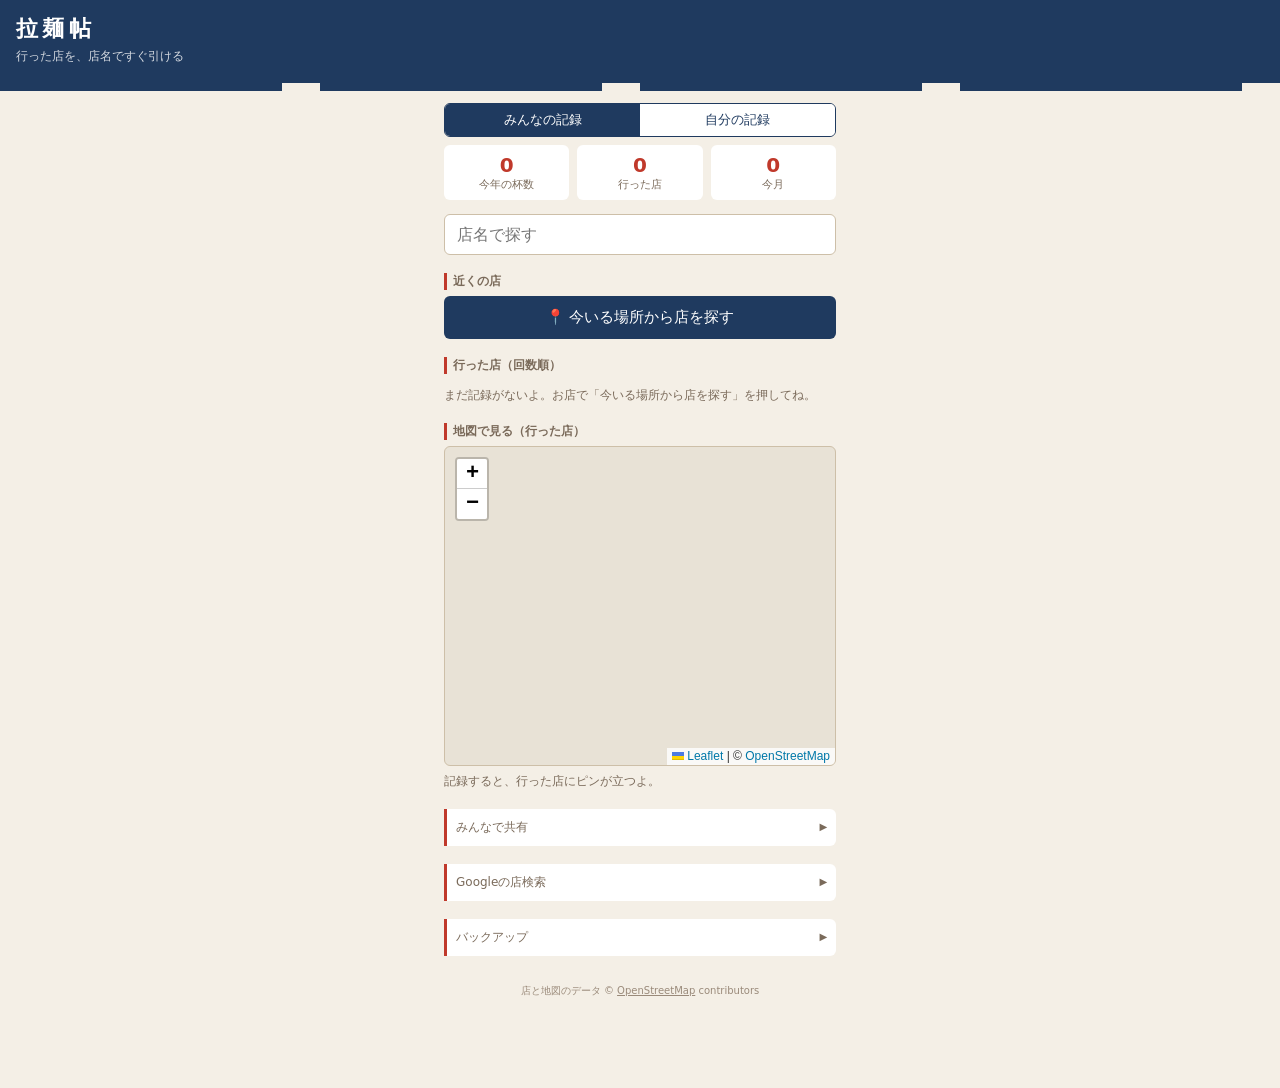
==== commit 0ec796c5: "みんなで共有・Googleの店検索・バックアップをたためるようにする（はじめはたたむ、開き具合を覚える） Co-Authored-By: Claude Opus 5.5 <noreply@anthro" ====
--- a/index.html
+++ b/index.html
@@ -79,8 +79,8 @@
       <p id="mapNote" class="note"></p>
     </section>
 
-    <section id="shareSection">
-      <h2>みんなで共有</h2>
+    <details id="shareSection" class="fold" data-fold="share">
+      <summary>みんなで共有</summary>
       <p id="shareNote" class="note">共有の準備をしてるよ…</p>
       <div id="shareOut" hidden>
         <button id="loginBtn" class="wide">Googleでログイン</button>
@@ -99,20 +99,20 @@
         <button id="leaveGroup" class="sub">グループを抜ける</button>
       </div>
       <button id="logoutBtn" class="link" hidden>ログアウト</button>
-    </section>
+    </details>
 
-    <section>
-      <h2>Googleの店検索</h2>
+    <details class="fold" data-fold="places">
+      <summary>Googleの店検索</summary>
       <p id="placesNote" class="note"></p>
       <div class="row">
         <input id="placesKeyInput" class="search" type="password" placeholder="APIキー" autocomplete="off" autocapitalize="off" spellcheck="false">
         <button id="placesSave" class="go">保存</button>
       </div>
       <button id="placesClear" class="link" hidden>キーを消す</button>
-    </section>
+    </details>
 
-    <section>
-      <h2>バックアップ</h2>
+    <details class="fold" data-fold="backup">
+      <summary>バックアップ</summary>
       <p id="backupNote" class="note"></p>
       <button id="obsidianBtn" class="wide">Obsidianに保存</button>
       <div class="row">
@@ -120,7 +120,7 @@
         <button id="importBtn" class="sub">読み込む</button>
         <input id="importFile" type="file" accept="application/json,.json,text/markdown,.md,text/plain" hidden>
       </div>
-    </section>
+    </details>
 
     <p class="credit">店と地図のデータ © <a href="https://www.openstreetmap.org/copyright" target="_blank" rel="noopener">OpenStreetMap</a> contributors</p>
   </main>
--- a/style.css
+++ b/style.css
@@ -160,3 +160,12 @@
 
 button.gmap { width: 100%; text-align: left; font-family: inherit; }
 #placesKeyInput { flex: 1; margin: 0; }
+
+/* たためる欄（みんなで共有・Googleの店検索・バックアップ） */
+.fold { margin: 18px 0 0; }
+.fold > summary { list-style: none; cursor: pointer; font-size: 12px; color: var(--usu); padding: 10px 6px 10px 9px;
+  border-left: 3px solid var(--aka); background: #fff; border-radius: 0 6px 6px 0; display: flex; justify-content: space-between; }
+.fold > summary::-webkit-details-marker { display: none; }
+.fold > summary::after { content: '▼'; font-size: 10px; color: var(--usu); transition: transform .15s; }
+.fold:not([open]) > summary::after { transform: rotate(-90deg); }
+.fold[open] > summary { margin-bottom: 6px; }
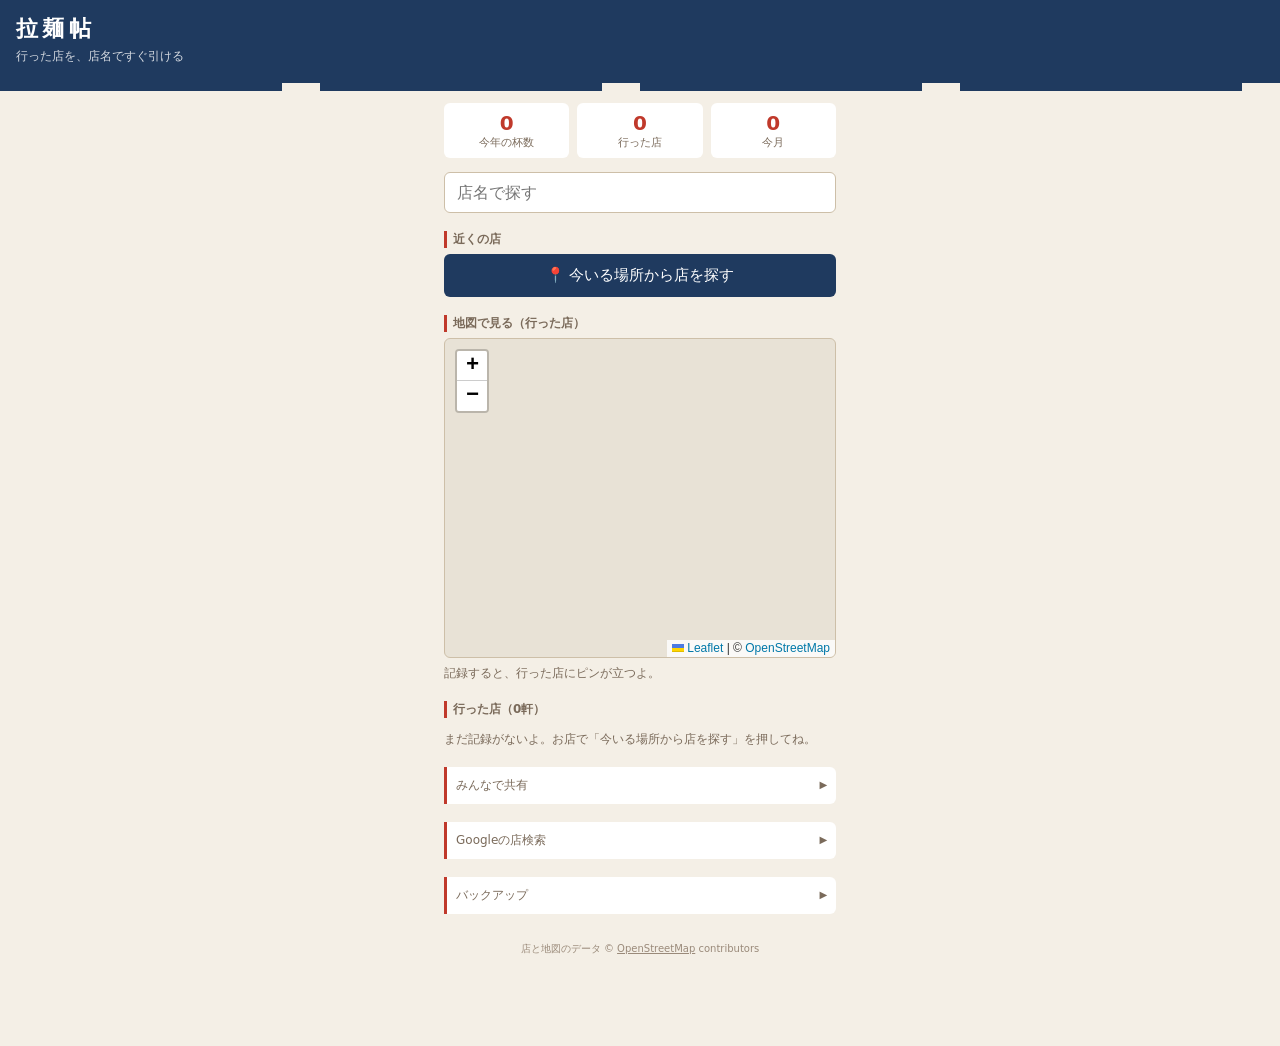
==== commit fe4da207: "地図を一覧の上へ、一覧は10軒まで（もっと見る）、並べ方を選べる、近くのピンをまとめる Co-Authored-By: Claude Opus 5.5 <noreply@anthropic.com>" ====
--- a/index.html
+++ b/index.html
@@ -10,6 +10,7 @@
   <link rel="icon" href="icons/icon.svg" type="image/svg+xml">
   <link rel="apple-touch-icon" href="icons/icon-192.png">
   <link rel="stylesheet" href="vendor/leaflet/leaflet.css">
+  <link rel="stylesheet" href="vendor/markercluster/MarkerCluster.css">
   <link rel="stylesheet" href="style.css">
 </head>
 <body>
@@ -59,9 +60,17 @@
       <p id="recNote" class="note" hidden></p>
     </section>
 
-    <section>
-      <h2 id="listTitle">行った店（回数順）</h2>
+    <section id="mapSection">
+      <h2 id="mapTitle">地図で見る</h2>
+      <div id="map" class="map"></div>
+      <p id="mapNote" class="note"></p>
+    </section>
+
+    <section id="listSection">
+      <h2 id="listTitle">行った店</h2>
+      <div id="sortSwitch" class="seg small"><button type="button" data-sort="count">回数順</button><button type="button" data-sort="recent">最近行った順</button><button type="button" data-sort="star">★の高い順</button></div>
       <table id="visitedTable"><tbody></tbody></table>
+      <button id="showAll" class="link" hidden></button>
       <p id="emptyNote" class="note">まだ記録がないよ。お店で「今いる場所から店を探す」を押してね。</p>
       <div id="moreBox" hidden>
         <h2 id="moreTitle">行ってない店</h2>
@@ -73,12 +82,6 @@
       </div>
     </section>
 
-    <section id="mapSection">
-      <h2 id="mapTitle">地図で見る</h2>
-      <div id="map" class="map"></div>
-      <p id="mapNote" class="note"></p>
-    </section>
-
     <details id="shareSection" class="fold" data-fold="share">
       <summary>みんなで共有</summary>
       <p id="shareNote" class="note">共有の準備をしてるよ…</p>
@@ -191,6 +194,7 @@
   <div id="toast" class="toast" hidden><span id="toastText"></span><button id="toastUndo">取り消す</button></div>
 
   <script src="vendor/leaflet/leaflet.js"></script>
+  <script src="vendor/markercluster/leaflet.markercluster.js"></script>
   <script src="app.js"></script>
   <script type="module" src="sync.js"></script>
 </body>
--- a/vendor/markercluster/MarkerCluster.css
+++ b/vendor/markercluster/MarkerCluster.css
@@ -0,0 +1,14 @@
+.leaflet-cluster-anim .leaflet-marker-icon, .leaflet-cluster-anim .leaflet-marker-shadow {
+	-webkit-transition: -webkit-transform 0.3s ease-out, opacity 0.3s ease-in;
+	-moz-transition: -moz-transform 0.3s ease-out, opacity 0.3s ease-in;
+	-o-transition: -o-transform 0.3s ease-out, opacity 0.3s ease-in;
+	transition: transform 0.3s ease-out, opacity 0.3s ease-in;
+}
+
+.leaflet-cluster-spider-leg {
+	/* stroke-dashoffset (duration and function) should match with leaflet-marker-icon transform in order to track it exactly */
+	-webkit-transition: -webkit-stroke-dashoffset 0.3s ease-out, -webkit-stroke-opacity 0.3s ease-in;
+	-moz-transition: -moz-stroke-dashoffset 0.3s ease-out, -moz-stroke-opacity 0.3s ease-in;
+	-o-transition: -o-stroke-dashoffset 0.3s ease-out, -o-stroke-opacity 0.3s ease-in;
+	transition: stroke-dashoffset 0.3s ease-out, stroke-opacity 0.3s ease-in;
+}
--- a/style.css
+++ b/style.css
@@ -169,3 +169,9 @@
 .fold > summary::after { content: '▼'; font-size: 10px; color: var(--usu); transition: transform .15s; }
 .fold:not([open]) > summary::after { transform: rotate(-90deg); }
 .fold[open] > summary { margin-bottom: 6px; }
+
+/* 一覧の並べ方（小さめの切りかえ） */
+.seg.small button { padding: 5px; font-size: 12px; }
+.seg[hidden] { display: none; }
+/* 地図のまとまり（近くの店をまとめた丸） */
+.pin.cluster { background: #fff; color: var(--ai); border: 3px solid var(--ai); font-size: 11px; }
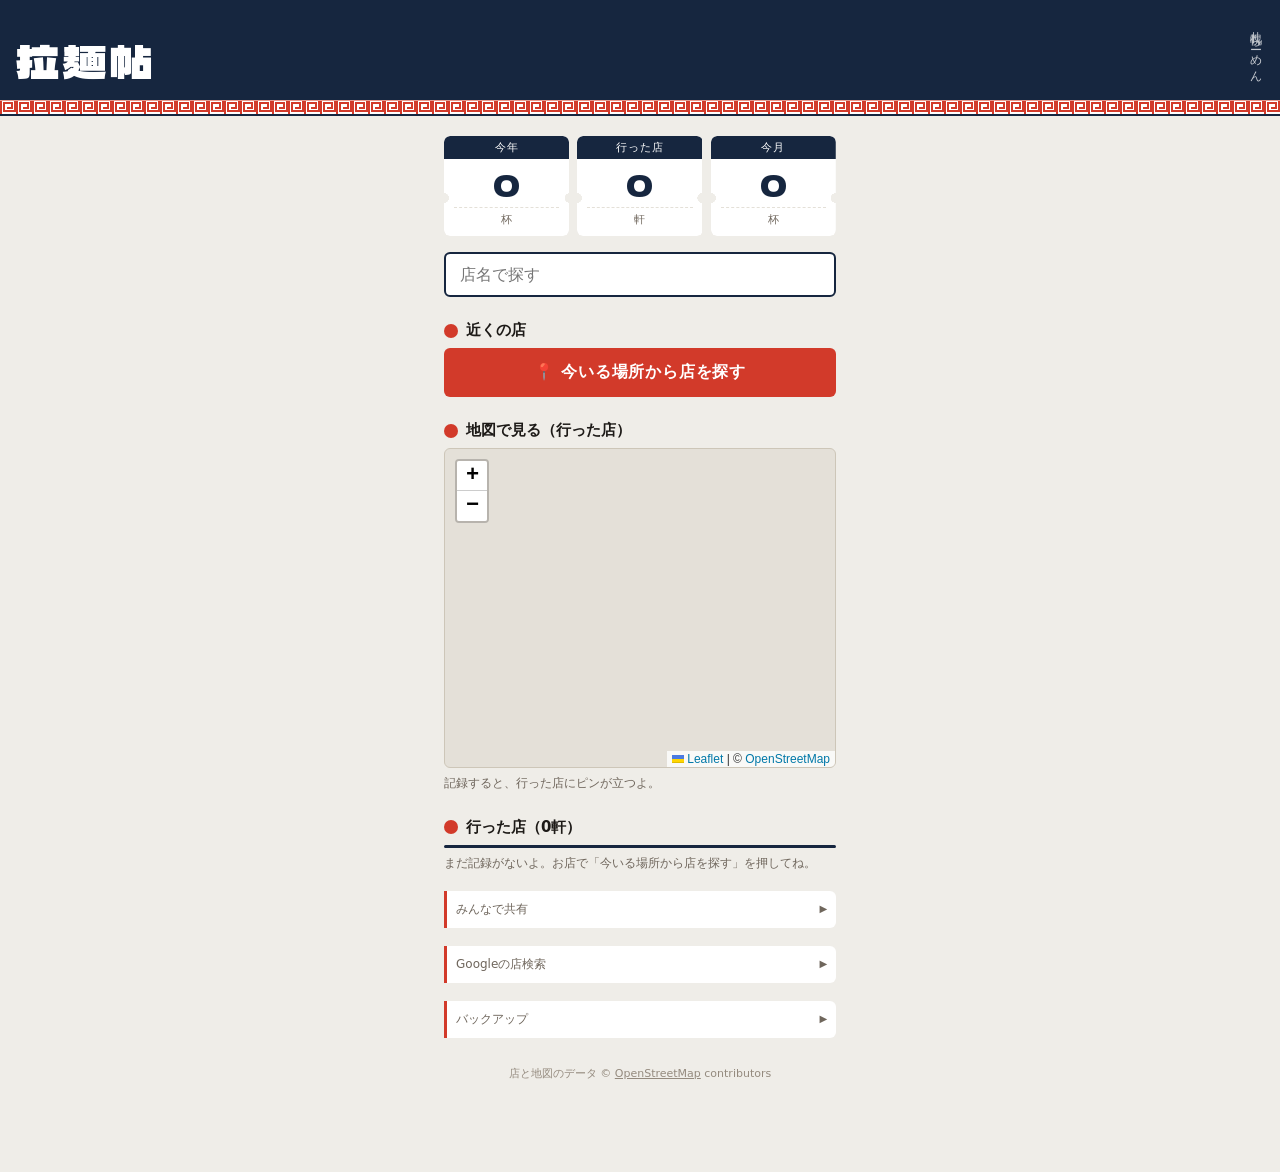
==== commit b963289f: "見た目を「看板・雷紋・食券」にして動きを足す（開いたときの演出、湯気、「行った」ではんこ・ナルト・+1杯、記録済みをもう一度タップで取り消し） Co-Authored-By: Claude Opus " ====
--- a/index.html
+++ b/index.html
@@ -3,7 +3,7 @@
 <head>
   <meta charset="utf-8">
   <meta name="viewport" content="width=device-width,initial-scale=1,viewport-fit=cover">
-  <meta name="theme-color" content="#1f3a5f">
+  <meta name="theme-color" content="#16263f">
   <meta name="description" content="行ったラーメン屋を、店名ですぐ引ける記録帳">
   <title>拉麺帖</title>
   <link rel="manifest" href="manifest.webmanifest?v=4">
@@ -11,13 +11,18 @@
   <link rel="apple-touch-icon" href="icons/icon-192.png">
   <link rel="stylesheet" href="vendor/leaflet/leaflet.css">
   <link rel="stylesheet" href="vendor/markercluster/MarkerCluster.css">
+  <!-- 看板の字と数字だけ太いゴシック（Dela Gothic One）。使う字だけ読むので軽い。電波がないときはふつうの太字になる -->
+  <link rel="preconnect" href="https://fonts.gstatic.com" crossorigin>
+  <link rel="stylesheet" href="https://fonts.googleapis.com/css2?family=Dela+Gothic+One&text=%E6%8B%89%E9%BA%BA%E5%B8%960123456789%E5%9B%9E%E6%9D%AF%E8%BB%92&display=swap">
   <link rel="stylesheet" href="style.css">
 </head>
 <body>
-  <header class="noren">
+  <header class="kanban">
+    <svg class="yuge" viewBox="0 0 110 120" aria-hidden="true"><path d="M30 120c-10-20 10-30 0-50s10-30 0-50"/><path d="M58 120c-10-20 10-30 0-50s10-30 0-50"/><path d="M86 120c-10-20 10-30 0-50s10-30 0-50"/></svg>
     <h1>拉麺帖</h1>
-    <p>行った店を、店名ですぐ引ける</p>
+    <p>札幌らーめん</p>
   </header>
+  <div id="raimon" class="raimon" aria-hidden="true"></div>
 
   <main class="wrap">
     <!-- ホーム画面に置くための案内（ホーム画面から開いたときは出さない） -->
@@ -32,9 +37,9 @@
 
     <div id="viewSwitch" class="seg" hidden><button type="button" data-view="all">みんなの記録</button><button type="button" data-view="me">自分の記録</button></div>
     <div class="stats">
-      <div class="s"><b id="statYear">0</b>今年の杯数</div>
-      <div class="s"><b id="statShops">0</b>行った店</div>
-      <div class="s"><b id="statMonth">0</b>今月</div>
+      <div class="s"><span>今年</span><b id="statYear">0</b><small>杯</small></div>
+      <div class="s"><span>行った店</span><b id="statShops">0</b><small>軒</small></div>
+      <div class="s"><span>今月</span><b id="statMonth">0</b><small>杯</small></div>
     </div>
 
     <input id="search" class="search" type="search" placeholder="店名で探す" autocomplete="off" enterkeyhint="search">
@@ -48,7 +53,7 @@
 
     <section id="nearbySection">
       <h2>近くの店</h2>
-      <button id="findNearby" class="wide">📍 今いる場所から店を探す</button>
+      <button id="findNearby" class="wide go">📍 今いる場所から店を探す</button>
       <p id="nearbyStatus" class="note" hidden></p>
       <table id="nearbyTable" hidden><tbody></tbody></table>
       <button id="addManual" class="link" hidden>＋ 地図にない店を足す</button>
--- a/style.css
+++ b/style.css
@@ -1,12 +1,15 @@
-/* 色やかたちは design/決定.html（案C）に合わせている */
+/* 見た目のきまりは DESIGN.md。色は下の変数だけを使う */
 :root {
-  --ai: #1f3a5f;      /* のれんの紺 */
-  --aka: #c0392b;     /* 赤（数字・ボタン） */
-  --kami: #f4efe6;    /* 背景の紙色 */
-  --sumi: #2b2420;    /* 文字 */
-  --usu: #7a6a5a;     /* うすい文字 */
-  --sen: #eee4d4;     /* 表の線 */
-  --waku: #cdbfa8;    /* 入力欄のふち */
+  --ai: #16263f;      /* 看板の紺 */
+  --aka: #d23a2a;     /* 朱（雷紋・押してほしいボタン・★） */
+  --kami: #efede8;    /* 背景：どんぶりまわりの灰白 */
+  --sumi: #1d1a17;    /* 文字 */
+  --usu: #6f665c;     /* うすい文字 */
+  --sen: #e4e0d8;     /* 表の線 */
+  --waku: #cdc6b8;    /* 入力欄のふち */
+  --ho: #948a7e;      /* 小さい補足の文字 */
+  --kin: #d4a017;     /* おすすめの目印（地図の☆だけ） */
+  --kan: "Dela Gothic One", system-ui, sans-serif;  /* 看板の字と数字 */
 }
 
 * { box-sizing: border-box; }
@@ -18,30 +21,34 @@
   -webkit-tap-highlight-color: transparent;
 }
 
-.noren {
+/* 看板（いちばん上）：深い紺に極太の字、右に縦書きの札、湯気 */
+.kanban {
   background: var(--ai);
   color: #fff;
-  padding: calc(14px + env(safe-area-inset-top)) 16px 18px;
-  position: relative;
-}
-.noren h1 {
-  margin: 0;
-  font-size: 22px;
-  letter-spacing: .2em;
-  font-family: "Yu Mincho", "Hiragino Mincho ProN", "Noto Serif JP", serif;
-}
-.noren p { margin: 4px 0 0; font-size: 12px; opacity: .8; }
-.noren::after {
-  content: "";
-  position: absolute; left: 0; right: 0; bottom: -8px; height: 8px;
-  background: repeating-linear-gradient(90deg, var(--ai) 0 22%, transparent 22% 25%);
+  padding: calc(22px + env(safe-area-inset-top)) 16px 18px;
+  display: flex; align-items: flex-end; justify-content: space-between;
+  position: relative; overflow: hidden;
+}
+.kanban h1 { margin: 0; font-family: var(--kan); font-weight: 400; font-size: 44px; line-height: 1; letter-spacing: .06em; }
+.kanban p { margin: 0 0 4px; font-size: 12px; opacity: .75; writing-mode: vertical-rl; letter-spacing: .2em; }
+.yuge { position: absolute; left: 120px; bottom: 0; width: 110px; height: 100%; pointer-events: none; }
+.yuge path { fill: none; stroke: #fff; stroke-width: 3; stroke-linecap: round; opacity: 0; }
+/* 看板の下：どんぶりのふちの雷紋 */
+.raimon {
+  height: 16px; border-bottom: 2px solid var(--ai);
+  background: #fff url("data:image/svg+xml,%3Csvg xmlns='http://www.w3.org/2000/svg' width='16' height='16' viewBox='0 0 16 16'%3E%3Cpath d='M1 15V1h14v11H4V4h8v5H7' fill='none' stroke='%23d23a2a' stroke-width='2'/%3E%3C/svg%3E") repeat-x left center;
 }
 
 .wrap { max-width: 420px; margin: 0 auto; padding: 20px 14px 80px; }
 
-.stats { display: grid; grid-template-columns: repeat(3, 1fr); gap: 8px; margin-bottom: 14px; }
-.s { background: #fff; border-radius: 6px; padding: 8px; text-align: center; font-size: 11px; color: var(--usu); }
-.s b { display: block; font-size: 20px; color: var(--aka); }
+/* 数字は食券の形（上に紺の帯、横に切り込み） */
+.stats { display: grid; grid-template-columns: repeat(3, 1fr); gap: 8px; margin-bottom: 16px; }
+.s { background: #fff; border-radius: 6px; text-align: center; position: relative;
+  -webkit-mask: radial-gradient(circle 5px at 0 62%, #0000 98%, #000) left / 51% 100% no-repeat, radial-gradient(circle 5px at 100% 62%, #0000 98%, #000) right / 51% 100% no-repeat;
+  mask: radial-gradient(circle 5px at 0 62%, #0000 98%, #000) left / 51% 100% no-repeat, radial-gradient(circle 5px at 100% 62%, #0000 98%, #000) right / 51% 100% no-repeat; }
+.s span { display: block; background: var(--ai); color: #fff; font-size: 11px; padding: 4px 0; letter-spacing: .1em; border-radius: 6px 6px 0 0; }
+.s b { display: block; font-family: var(--kan); font-weight: 400; font-size: 30px; line-height: 1; padding: 10px 0 2px; color: var(--ai); }
+.s small { display: block; font-size: 11px; color: var(--usu); border-top: 1px dashed var(--sen); margin: 6px 10px 0; padding: 4px 0 9px; }
 
 .search, .dlg input, .dlg select, .dlg textarea {
   width: 100%;
@@ -53,33 +60,41 @@
   color: var(--sumi);
   font-family: inherit;
 }
-
-h2 { font-size: 12px; color: var(--usu); margin: 18px 0 6px; border-left: 3px solid var(--aka); padding-left: 6px; }
-
-table { width: 100%; border-collapse: collapse; background: #fff; font-size: 14px; }
-td { padding: 10px 6px; border-bottom: 1px solid var(--sen); vertical-align: middle; }
+.search { border: 2px solid var(--ai); padding: 11px 14px; }
+
+/* 小見出し：太字に朱の丸印 */
+h2 { font-size: 15px; font-weight: 800; color: var(--sumi); margin: 24px 0 8px; display: flex; align-items: center; gap: 8px; }
+h2::before { content: ""; flex: none; width: 14px; height: 14px; background: var(--aka); border-radius: 50%; }
+
+/* 一覧：白地、上に紺の線。店名は太字 */
+table { width: 100%; border-collapse: separate; border-spacing: 0; background: #fff; font-size: 15px; border-top: 3px solid var(--ai); border-radius: 6px; }
+td { padding: 12px 10px; border-bottom: 1px solid var(--sen); vertical-align: middle; font-weight: 700; }
+tr:last-child td { border-bottom: none; }
+td .dist, td button, td .tag { font-weight: 400; }
 td.r { text-align: right; white-space: nowrap; width: 1%; }
 tr.tap { cursor: pointer; }
-tr.tap:active { background: #faf5ec; }
-
-.dist { color: #9a8a7a; font-size: 11px; }
-.num { text-align: right; color: var(--aka); font-weight: 700; white-space: nowrap; }
+tr.tap:active { background: var(--kami); }
+
+.dist { color: var(--usu); font-size: 12px; }
+.num { text-align: right; color: var(--ai); font-family: var(--kan); font-weight: 400; font-size: 22px; white-space: nowrap; }
 .note { font-size: 12px; color: var(--usu); margin: 6px 0; line-height: 1.6; }
 .install { background: #fff; border: 1px solid var(--ai); border-radius: 6px; padding: 10px 12px; margin-bottom: 14px; }
 .install p { margin: 0; font-size: 13px; line-height: 1.6; }
 .install[hidden], .install [hidden] { display: none; }
-a.btn { text-decoration: none; text-align: center; flex: 1; }
-.credit {font-size: 10px; color: #9a8a7a; text-align: center; margin-top: 28px; }
+a.btn { text-decoration: none; text-align: center; flex: 1; display: inline-flex; align-items: center; justify-content: center; }
+.credit {font-size: 11px; color: var(--ho); text-align: center; margin-top: 28px; }
 .credit a { color: inherit; }
-mark {background: #fbe3b5; color: inherit; }
+mark {background: var(--sen); color: inherit; font-weight: 700; }
 
 button { font-family: inherit; cursor: pointer; }
-.go { background: var(--aka); color: #fff; border: none; border-radius: 4px; padding: 8px 12px; font-size: 14px; }
+.go { background: var(--aka); color: #fff; border: none; border-radius: 4px; padding: 8px 12px; font-size: 14px; font-weight: 700; }
+td button.go { font-weight: 700; }
 .go:active { opacity: .8; }
-.go.done { background: #9a8a7a; }
+.go.done { background: #fff; color: var(--aka); box-shadow: inset 0 0 0 2px var(--aka); }
+.go, .sub, .danger { min-height: 36px; } /* 指で押しやすい高さ */
 .sub { background: #fff; color: var(--ai); border: 1px solid var(--ai); border-radius: 4px; padding: 8px 12px; font-size: 14px; }
 .danger { background: #fff; color: var(--aka); border: 1px solid var(--aka); border-radius: 4px; padding: 8px 12px; font-size: 14px; }
-.wide { width: 100%; padding: 12px; font-size: 15px; background: var(--ai); color: #fff; border: none; border-radius: 6px; }
+.wide { width: 100%; padding: 14px; font-size: 16px; font-weight: 700; letter-spacing: .05em; background: var(--ai); color: #fff; border: none; border-radius: 6px; }
 .wide.go { background: var(--aka); }
 .wide:disabled { opacity: .6; }
 .link { background: none; border: none; color: var(--ai); font-size: 13px; padding: 10px 0; text-decoration: underline; }
@@ -97,13 +112,13 @@
 .dlg { padding: 14px; display: flex; flex-direction: column; gap: 10px; }
 .dlg label { font-size: 12px; color: var(--usu); display: flex; flex-direction: column; gap: 4px; }
 .dlg-head { display: flex; align-items: center; gap: 8px; border-bottom: 2px solid var(--ai); padding-bottom: 6px; }
-.dlg-head h3 { flex: 1; margin: 0; font-size: 18px; font-family: "Yu Mincho", "Hiragino Mincho ProN", "Noto Serif JP", serif; word-break: break-all; }
-.x { background: none; border: none; font-size: 24px; line-height: 1; color: var(--usu); padding: 0 4px; }
+.dlg-head h3 { flex: 1; margin: 0; font-size: 18px; font-weight: 800; word-break: break-all; }
+.x { background: none; border: none; font-size: 22px; min-width: 36px; min-height: 36px; line-height: 1; color: var(--usu); padding: 0 4px; }
 
 .field { display: flex; flex-direction: column; gap: 4px; font-size: 12px; color: var(--usu); }
 .field .row { margin-top: 0; }
 .stars { display: flex; gap: 4px; }
-.stars button { flex: 1; background: #fff; border: 1px solid var(--waku); border-radius: 6px; font-size: 26px; line-height: 1; padding: 6px 0; color: #ddd2bf; }
+.stars button { flex: 1; background: #fff; border: 1px solid var(--waku); border-radius: 6px; font-size: 22px; line-height: 1; padding: 8px 0; color: var(--waku); }
 .stars button.on { color: var(--aka); border-color: var(--aka); }
 .photo { width: 100%; max-height: 26vh; object-fit: cover; border-radius: 6px; background: #fff; }
 .photo[hidden], .field [hidden] { display: none; }
@@ -119,33 +134,33 @@
   bottom: calc(16px + env(safe-area-inset-bottom));
   width: min(92vw, 400px);
   background: var(--sumi); color: #fff;
-  border-radius: 8px; padding: 10px 12px;
+  border-radius: 6px; padding: 10px 12px;
   display: flex; align-items: center; gap: 10px;
   font-size: 14px; box-shadow: 0 4px 14px rgba(0, 0, 0, .25);
 }
 .toast[hidden] { display: none; }
 .toast span { flex: 1; }
-.toast button { background: none; border: 1px solid #fff; color: #fff; border-radius: 4px; padding: 6px 10px; font-size: 13px; }
+.toast button { background: none; border: 1px solid #fff; color: #fff; border-radius: 4px; padding: 8px 12px; font-size: 13px; min-height: 36px; }
 .toast button[hidden] { display: none; }
 
 /* 地図（行った店のピン） */
-.map { height: 320px; border-radius: 6px; border: 1px solid var(--waku); background: #e8e2d6; z-index: 0; }
+.map { height: 320px; border-radius: 6px; border: 1px solid var(--waku); background: var(--sen); z-index: 0; }
 .pin { background: var(--ai); color: #fff; border: 2px solid #fff; border-radius: 50%; box-shadow: 0 1px 4px rgba(0,0,0,.35);
   display: flex; align-items: center; justify-content: center; font-size: 12px; font-weight: 700; }
 .pin.many { background: var(--aka); }
 .pop b { font-size: 14px; }
 .pop .dist { display: block; margin: 2px 0 6px; }
-.pop button { font-size: 13px; padding: 6px 10px; }
+.pop button { font-size: 13px; padding: 8px 12px; }
 
 /* おすすめ */
-.tag { font-size: 11px; padding: 2px 6px; border-radius: 3px; border: 1px solid var(--ai); color: var(--ai); white-space: nowrap; }
+.tag { font-size: 11px; padding: 2px 6px; border-radius: 4px; border: 1px solid var(--ai); color: var(--ai); white-space: nowrap; }
 .tag.again { border-color: var(--aka); color: var(--aka); }
-.pin.rec { background: #d4a017; font-size: 14px; }
-.pop a.btn { display: inline-block; font-size: 13px; padding: 6px 10px; text-decoration: none; }
+.pin.rec { background: var(--kin); font-size: 14px; }
+.pop a.btn { display: inline-flex; font-size: 13px; padding: 8px 12px; text-decoration: none; }
 
 /* みんなで共有 */
 .seg { display: flex; margin-bottom: 8px; border: 1px solid var(--ai); border-radius: 6px; overflow: hidden; }
-.seg button { flex: 1; border: none; background: #fff; color: var(--ai); padding: 7px; font-size: 13px; }
+.seg button { flex: 1; border: none; background: #fff; color: var(--ai); padding: 7px; font-size: 13px; min-height: 36px; }
 .seg button.on { background: var(--ai); color: #fff; }
 .share label { font-size: 12px; color: var(--usu); display: flex; flex-direction: column; gap: 4px; margin-bottom: 8px; }
 .share .row input { flex: 1; margin: 0; }
@@ -154,7 +169,7 @@
 .map.picking { outline: 3px solid var(--aka); cursor: crosshair; }
 
 /* 検索窓の下の「Googleマップで探す」 */
-.gmap { display: block; margin: 0 0 10px; padding: 8px 12px; background: #fff; border: 1px solid var(--ai); border-radius: 6px;
+.gmap { display: block; margin: 0 0 10px; padding: 10px 12px; background: #fff; border: 1px solid var(--ai); border-radius: 6px;
   color: var(--ai); font-size: 13px; text-decoration: none; overflow: hidden; text-overflow: ellipsis; white-space: nowrap; }
 .gmap[hidden] { display: none; }
 
@@ -171,7 +186,43 @@
 .fold[open] > summary { margin-bottom: 6px; }
 
 /* 一覧の並べ方（小さめの切りかえ） */
-.seg.small button { padding: 5px; font-size: 12px; }
+.seg.small button { padding: 5px; font-size: 13px; }
 .seg[hidden] { display: none; }
 /* 地図のまとまり（近くの店をまとめた丸） */
 .pin.cluster { background: #fff; color: var(--ai); border: 3px solid var(--ai); font-size: 11px; }
+
+/* ── 動き（DESIGN.md「動き」）── */
+/* ①開いたとき1回だけ：看板が下りて、雷紋が流れ込み、食券が落ちてくる（数字の数え上げは app.js） */
+.kanban { animation: noren .7s cubic-bezier(.2, .9, .3, 1.2) both; }
+@keyframes noren { from { transform: translateY(-100%); } to { transform: none; } }
+.kanban h1 { animation: fadeup .5s .45s ease-out both; }
+@keyframes fadeup { from { opacity: 0; transform: translateY(8px); } to { opacity: 1; transform: none; } }
+.raimon { animation: rai 1s .3s ease-out both; }
+@keyframes rai { from { background-position: -400px center; clip-path: inset(0 100% 0 0); } to { background-position: 0 center; clip-path: inset(0 0 0 0); } }
+.s { animation: ticket .45s ease-out both; }
+.s:nth-child(1) { animation-delay: .55s; } .s:nth-child(2) { animation-delay: .65s; } .s:nth-child(3) { animation-delay: .75s; }
+@keyframes ticket { from { opacity: 0; transform: translateY(-14px); } to { opacity: 1; transform: none; } }
+/* ②湯気：ずっとゆらゆら（形と透明度だけなので軽い） */
+.yuge path { animation: yuge 3.6s ease-in-out infinite; }
+.yuge path:nth-child(2) { animation-delay: 1.2s; } .yuge path:nth-child(3) { animation-delay: 2.4s; }
+@keyframes yuge { 0% { opacity: 0; transform: translateY(30px) scaleY(.6); } 30% { opacity: .35; } 100% { opacity: 0; transform: translateY(-40px) scaleY(1.2); } }
+/* ③「行った」：はんこ・波紋・ナルト・+1杯・雷紋がひと流れ */
+.hanko { display: inline-flex; vertical-align: middle; align-items: center; justify-content: center; width: 36px; height: 36px; margin-right: 6px;
+  border: 3px solid var(--aka); border-radius: 50%; color: var(--aka); font-weight: 900; font-size: 13px; transform: rotate(-12deg); opacity: .9; }
+.hanko.new { animation: hanko .45s cubic-bezier(.3, 1.6, .5, 1) both; }
+@keyframes hanko { from { opacity: 0; transform: scale(2.2) rotate(-25deg); } to { opacity: .9; transform: scale(1) rotate(-12deg); } }
+.bump { animation: bump .5s cubic-bezier(.3, 1.8, .5, 1); }
+@keyframes bump { 0% { transform: scale(1); } 40% { transform: scale(1.35); color: var(--aka); } 100% { transform: scale(1); } }
+.plus { position: absolute; left: 0; right: 0; top: 34px; font-family: var(--kan); color: var(--aka); font-size: 18px; pointer-events: none; animation: plus 1s ease-out both; }
+@keyframes plus { from { opacity: 0; transform: translateY(0); } 20% { opacity: 1; } to { opacity: 0; transform: translateY(-34px); } }
+.hamon { position: fixed; z-index: 9; width: 20px; height: 20px; margin: -10px 0 0 -10px; border-radius: 50%; border: 3px solid var(--aka); pointer-events: none; animation: hamon .6s ease-out both; }
+@keyframes hamon { from { transform: scale(.5); opacity: 1; } to { transform: scale(7); opacity: 0; } }
+.naruto { position: fixed; z-index: 9; font-size: 22px; pointer-events: none; animation: naruto .9s cubic-bezier(.2, .7, .4, 1) both; }
+@keyframes naruto { from { transform: translate(0, 0) rotate(0) scale(.4); opacity: 1; } to { transform: translate(var(--x), var(--y)) rotate(var(--r)) scale(1); opacity: 0; } }
+.raimon.flash { animation: flash .7s linear; }
+@keyframes flash { from { background-position: 0 center; } to { background-position: 64px center; background-color: #ffe9e4; } }
+/* スマホで「動きを減らす」にしている人には動かさない */
+@media (prefers-reduced-motion: reduce) { *, *::before { animation: none !important; } .yuge { display: none; } }
+
+/* 「今いる場所から店を探す」と近くの店の表のすき間 */
+#nearbyTable { margin-top: 10px; }
